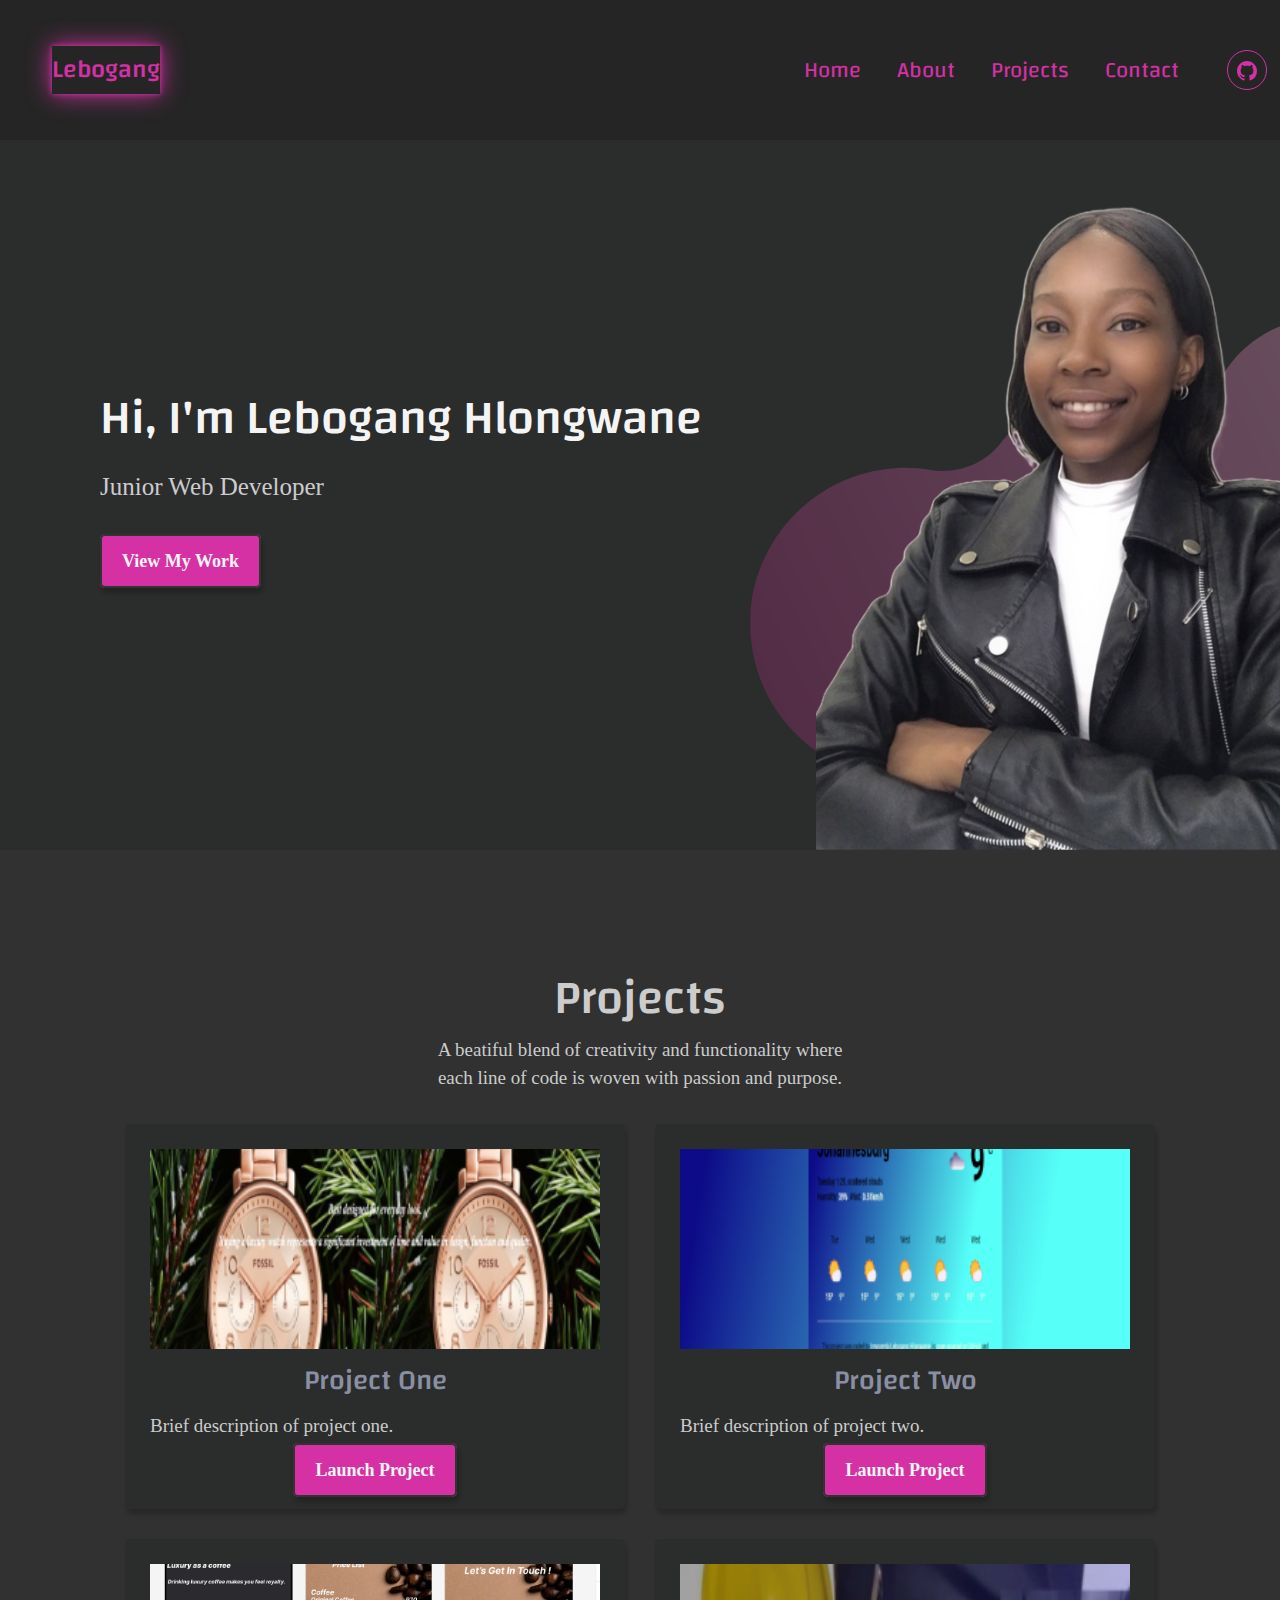
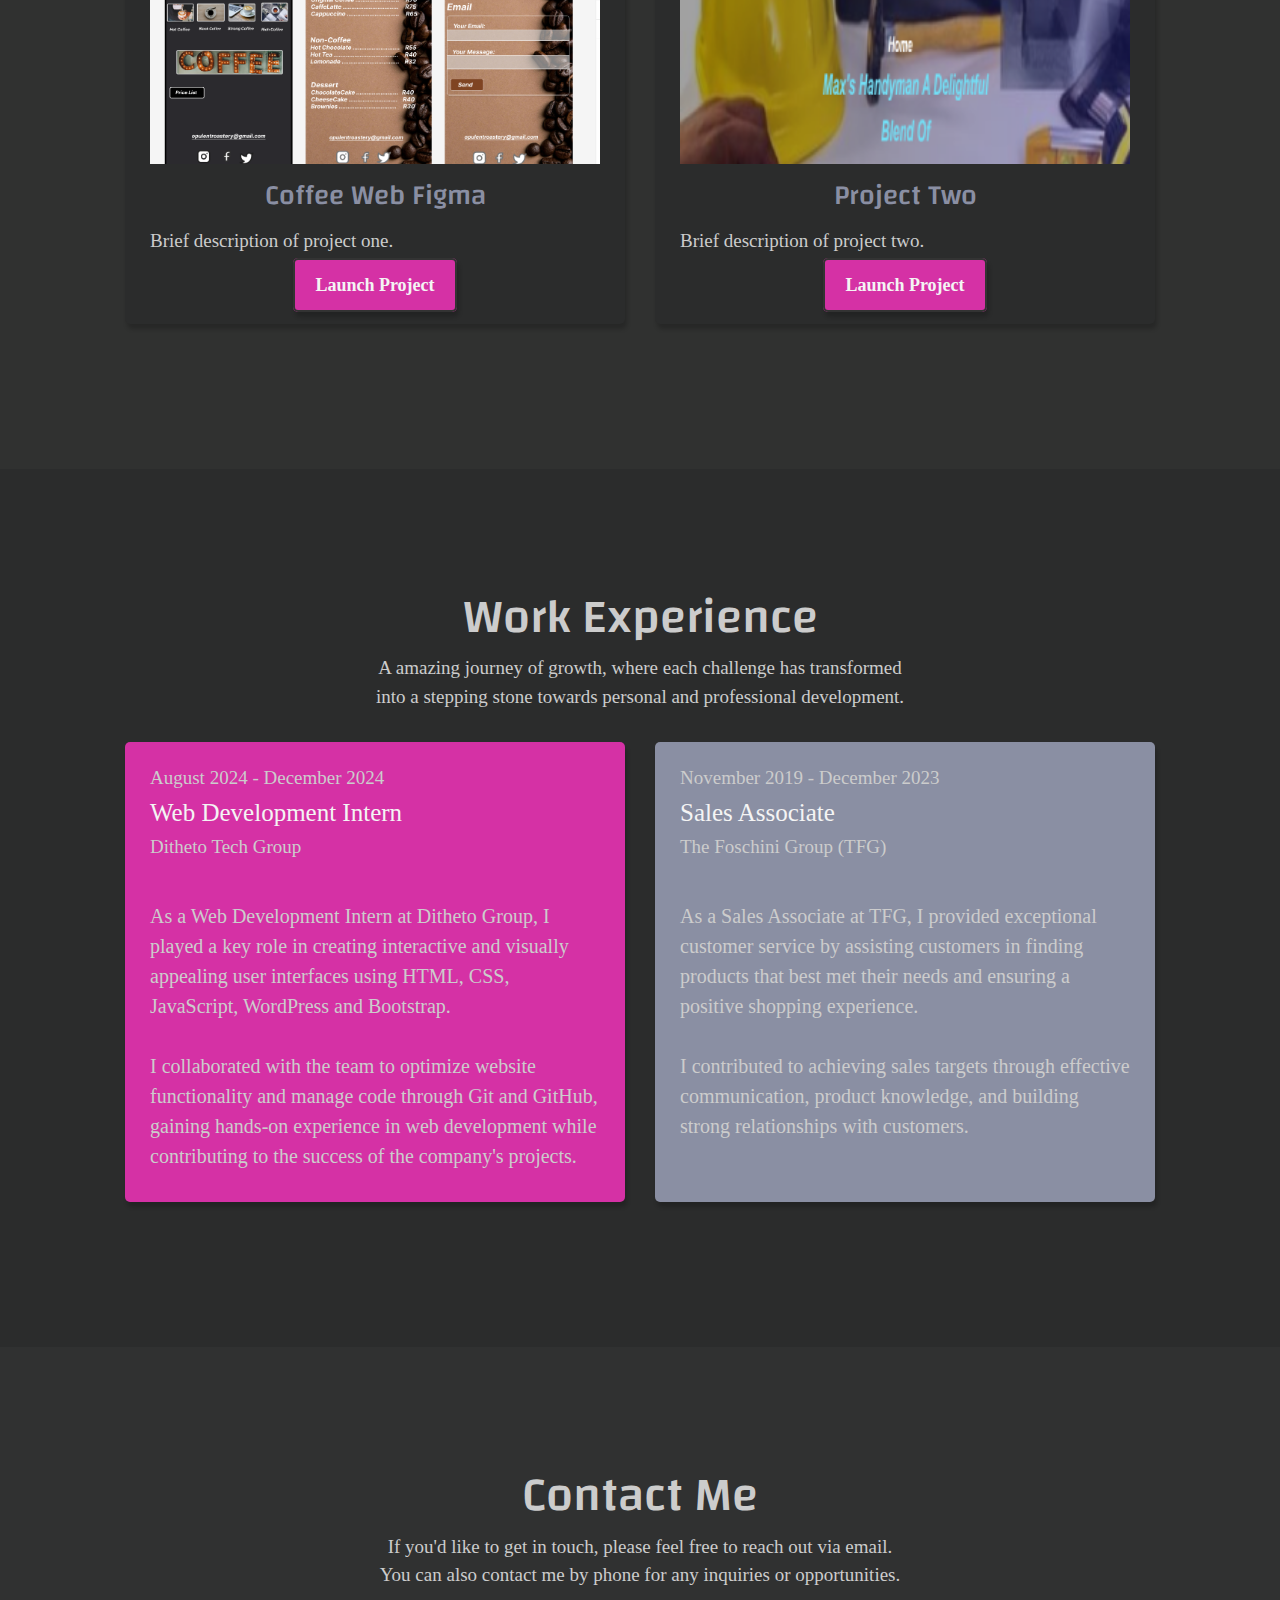
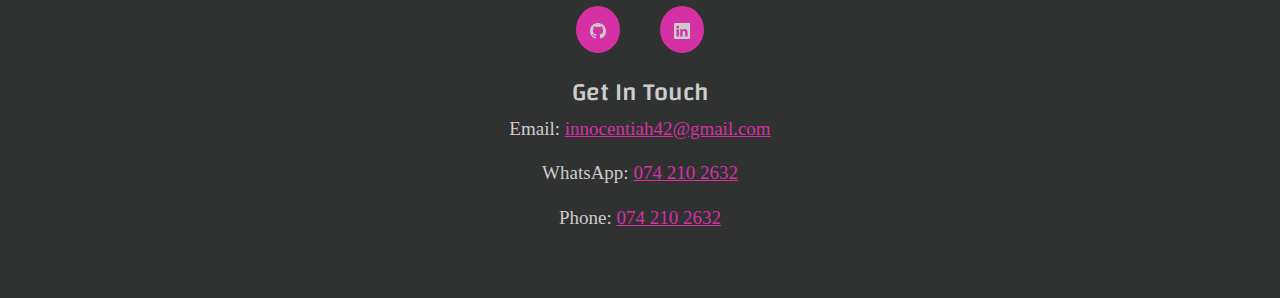
==== index.html @ 3b9405db "first commit" ====
<!DOCTYPE html>
<html lang="en">
<head>
    <meta charset="UTF-8">
    <meta name="viewport" content="width=device-width, initial-scale=1.0">
    <meta http-equiv="X-UA-Compatible" content="ie=edge">
    <link href="https://cdn.jsdelivr.net/npm/bootstrap@5.3.3/dist/css/bootstrap.min.css" rel="stylesheet" integrity="sha384-QWTKZyjpPEjISv5WaRU9OFeRpok6YctnYmDr5pNlyT2bRjXh0JMhjY6hW+ALEwIH" crossorigin="anonymous">
    <script src="https://cdn.jsdelivr.net/npm/bootstrap@5.3.3/dist/js/bootstrap.bundle.min.js" integrity="sha384-YvpcrYf0tY3lHB60NNkmXc5s9fDVZLESaAA55NDzOxhy9GkcIdslK1eN7N6jIeHz" crossorigin="anonymous"></script>
    <link rel="preconnect" href="https://fonts.googleapis.com">
    <link rel="preconnect" href="https://fonts.gstatic.com" crossorigin>
    <link href="https://fonts.googleapis.com/css2?family=Changa:wght@200..800&display=swap" rel="stylesheet">
    <title>Lebogang Hlongwane | Junior Web Developer</title>
    <link rel="stylesheet" href="css/styles.css">
</head>
<body>
    
  <!--menu-->
  <div id="menu"></div>

    <!-- Home Section -->
    <section id="home" class="home">
        <div class="home-content">
            <h1>Hi, I'm Lebogang Hlongwane</h1>
            <p>Junior Web Developer</p>
            <a href="projects.html" target="_blank" class="home-btn">View My Work</a>
            <img src="img/thee.png" alt="img" class="img image-fluid">
        </div>
    </section>

    <!--about section
    <section id="about" class="about">
        <div class="about-content">
            <h2></h2>
            <img src="img/image2.png" alt="Lebogang" class="img1">
            <p class="col-sm-7 col-xs-12 about_content">
              Hello world! I'm Innocentia Lebogang Hlongwane an aspiring systems developer recently completed a Diploma in Systems Development at Boston City Campus in Sandton, South Africa.
              I also enhancing my skills through a Web Development Certificate from the SheCodes Foundation.
              I have a strong foundation in various programming languages, including Java, JavaScript, and PHP,
              as well as web technologies like HTML5, CSS5, Bootstrap, and WordPress.
              I am proficient in version control using Git and GitHub and I have hands-on experience with frameworks like React and Bootstrap.</p>
                <a href="about.html" target="_blank" class="about-btn1"> More About Me</a> 
                <a href="doc/LebooInnoResume.pdf" target="_blank" class="about-btn2">Download My CV</a>
        </div>
    </section>-->

    <!--projects section-->
     <section id="projects" class="projects">
      <h2>Projects</h2>
      <p>A beatiful blend of creativity and functionality where<br>
        each line of code is woven with passion and purpose.
        </p>
      <div class="project-container">
          <div class="project-card">
              <img src="img/fossil.png" alt="fossil landing page">
              <h3>Project One</h3>
              <p>Brief description of project one.</p>
              <a href="project-details.html" target="_blank" class="project-btn">Launch Project</a>
          </div>
          <div class="project-card">
              <img src="img/weather-app.png" alt="weather app">
              <h3>Project Two</h3>
              <p>Brief description of project two.</p>
              <a href="https://weather-application-101.netlify.app/" target="_blank" class="project-btn">Launch Project</a>
          </div>
      </div>

      <div class="project-container">
          <div class="project-card">
              <img src="img/coffeeFigma.png" alt="coffee web">
              <h3>Coffee Web Figma</h3>
              <p>Brief description of project one.</p>
              <a href="https://www.figma.com/design/0np8kLHYTZQbMLLnG7XqkQ/Coffee?node-id=0-1&p=f&t=lyTR8FipX1c2CSCY-0" target="_blank" class="project-btn">Launch Project</a>
          </div>
          <div class="project-card">
              <img src="img/max.png" alt="max website">
              <h3>Project Two</h3>
              <p>Brief description of project two.</p>
              <a href="https://max-handyman.netlify.app/" target="_blank" class="project-btn">Launch Project</a>
          </div>
    </section>

      <!--work experience Section -->
      <section id="experience" class="experience">
        <h2>Work Experience</h2>
        <p>A amazing journey of growth, where each challenge has transformed <br/>into a stepping stone towards
           personal and professional development.
          </p>
        <div class="experience-container">
            <div class="experience-card1">
                <h3>August 2024 - December 2024</h3>
                <h4>Web Development Intern</h4>
                <h3>Ditheto Tech Group</h3><br/>
                <p>As a Web Development Intern at Ditheto Group, I played a key role in creating interactive and visually appealing user interfaces
                   using HTML, CSS, JavaScript, WordPress and Bootstrap.<br/><br/>
                   I collaborated with the team to optimize website functionality and manage code through Git and GitHub, gaining hands-on experience in web development while contributing to the success of the company's projects.</p>
            </div>
            <div class="experience-card2">
                <h3>November 2019 - December 2023</h3>
                <h4>Sales Associate</h4>
                <h3>The Foschini Group (TFG)</h3><br/>
                <p>As a Sales Associate at TFG, I provided exceptional customer service
                   by assisting customers in finding products that best met their needs and ensuring a positive shopping experience.<br/><br/>
                  I contributed to achieving sales targets through effective communication, product knowledge, and building strong relationships with customers.</p>
            </div>
        </div>
    </section>

    <!--contact section-->
    <section id="contact" class="contact">
        <div class="contact-content">
        <h4>Contact Me</h4>
        <p>If you'd like to get in touch, please feel free to reach out via email. 
          <br/>You can also contact me by phone for any inquiries or opportunities.</p>
        <div class="social-links1 d-flex justify-content-center">
            <a
              href="https://github.com/InnocentiaHlongwane"
              target="_blank"
              title="github Profile"
            >
            <svg xmlns="http://www.w3.org/2000/svg" width="16" height="16" fill="currentColor" class="bi bi-github" viewBox="0 0 16 16">
              <path d="M8 0C3.58 0 0 3.58 0 8c0 3.54 2.29 6.53 5.47 7.59.4.07.55-.17.55-.38 0-.19-.01-.82-.01-1.49-2.01.37-2.53-.49-2.69-.94-.09-.23-.48-.94-.82-1.13-.28-.15-.68-.52-.01-.53.63-.01 1.08.58 1.23.82.72 1.21 1.87.87 2.33.66.07-.52.28-.87.51-1.07-1.78-.2-3.64-.89-3.64-3.95 0-.87.31-1.59.82-2.15-.08-.2-.36-1.02.08-2.12 0 0 .67-.21 2.2.82.64-.18 1.32-.27 2-.27s1.36.09 2 .27c1.53-1.04 2.2-.82 2.2-.82.44 1.1.16 1.92.08 2.12.51.56.82 1.27.82 2.15 0 3.07-1.87 3.75-3.65 3.95.29.25.54.73.54 1.48 0 1.07-.01 1.93-.01 2.2 0 .21.15.46.55.38A8.01 8.01 0 0 0 16 8c0-4.42-3.58-8-8-8"/>
            </svg>
            </a>
            <a
              href="https://www.linkedin.com/in/innocentia-lebogang-hlongwane-349632282/"
              target="_blank"
              title="linkedin Profile"
            >
            <svg xmlns="http://www.w3.org/2000/svg" width="16" height="16" fill="currentColor" class="bi bi-linkedin" viewBox="0 0 16 16">
              <path d="M0 1.146C0 .513.526 0 1.175 0h13.65C15.474 0 16 .513 16 1.146v13.708c0 .633-.526 1.146-1.175 1.146H1.175C.526 16 0 15.487 0 14.854zm4.943 12.248V6.169H2.542v7.225zm-1.2-8.212c.837 0 1.358-.554 1.358-1.248-.015-.709-.52-1.248-1.342-1.248S2.4 3.226 2.4 3.934c0 .694.521 1.248 1.327 1.248zm4.908 8.212V9.359c0-.216.016-.432.08-.586.173-.431.568-.878 1.232-.878.869 0 1.216.662 1.216 1.634v3.865h2.401V9.25c0-2.22-1.184-3.252-2.764-3.252-1.274 0-1.845.7-2.165 1.193v.025h-.016l.016-.025V6.169h-2.4c.03.678 0 7.225 0 7.225z"/>
            </svg>
            </a>
        </div><br>
        <h5> Get In Touch</h5>
        <div class="info">
            <p>Email:
              <a href="mailto:innocentiah42@gmail.com" target="_blank"> innocentiah42@gmail.com </a>
            </p>
            <p>WhatsApp:
              <a href="#">
                074 210 2632
              </a>
            </p>
            <p>Phone:
              <a
                href="#">
                074 210 2632
              </a>
            </p>
          </div>
        </div>
    </section>
    

  <!--js include -->
  <script src="js/menu.js"></script>

  <script src="js/footer.js"></script>

  <script src="js/script.js"></script>
</body>
</html>
---- css/styles.css ----
:root {
    --branding-color: #d531a5;
    --secondary-color: #ccc;
    --tertiary-color:#8a8fa3;
    --heading-font-family: "Changa", sans-serif;
    --default-font-family: "Poppins";
    --box-shadow: 2px 5px 4px rgba(0, 0, 0, 0.2);
  }


/* General Styling*/
body {
    background-color: #2B2C2C;
    color: var(--tertiary-color);
}

a {
    text-decoration: none;
    color: inherit;
}

ul {
    list-style: none;
}


/*menu*/
.navbar {
    padding: 40px;
    background-color: #252525;
}

.navbar-brand {
    color: var(--branding-color);
    font-family: var(--heading-font-family);
    font-size: 25px;
    font-weight: 500;
    box-shadow: 0 0 5px var(--branding-color), 0 0 25px var(--branding-color);
}

.navbar-brand:hover {
    color: var(--tertiary-color);
    font-family: var(--heading-font-family);
    font-size: 25px;
    font-weight: 500;
    box-shadow: 0 0 5px var(--tertiary-color), 0 0 25px var(--tertiary-color);
}

.nav-link{
    color:var(--branding-color);
    font-family: var(--heading-font-family);
    font-optical-sizing: auto;
    font-weight: weight;
    font-style: normal;
    font-size: 22px;
    position: relative;
    margin-left: 20px;
}

.nav-link:hover{
    color: #f4f4f4;
}

.navbar-nav .nav-link.active, .navbar-nav .nav-link.show {
    color: var(--branding-color);
    
}

.navbar-toggler-icon{
    color:#ddd;
}

.navbar-nav{
    margin-left: 600px;
}

.navbar-toggler {
    color:#d6c8a0;
}

.social-links2 a {
    position: relative;
    margin: 10px ;
    width: 40px;
    height: 40px;
    left: 30px;
    color: var(--branding-color);
    font-size: 14px;
    line-height: 38px;
    text-align: center;
    display: inline-block;
    border-radius: 50px;
    border-width: 1px;
    border-style: solid;
    border-color: var(--branding-color);
    border-image: initial;
    transition: 0.3s;
  }
  
.social-links2 a:hover {
    color: var(--tertiary-color);
    border-color: var(--tertiary-color);
  }


/* Home Section */
.home {
    background: #2B2C2C;
    color: #f4f4f4;
    padding: 250px 100px;
    text-align: start;
}

.home img{
    position: relative;
    right: -480px;
    margin-top: -375px;
    margin-bottom: -250px;
}

.home h1 {
    font-size: 3rem;
    font-family: var(--heading-font-family);
}

.home p {
    font-size: 25px;
    margin: 20px 0;
    color: var(--secondary-color);
    font-family: var(--default-font-family);
}

.home-btn {
    background-color: var(--branding-color);
    padding: 15px 20px;
    color: #f4f4f4;
    font-size: 18px;
    font-family: var(--default-font-family);
    font-weight: bold;
    border-radius: 5px;
    border: 2px solid #333;
    box-shadow: var(--box-shadow);
    font-weight: bold;
    border-radius: 5px;
}

.home-btn:hover {
    cursor: pointer;
    background: #303131;
    border: 2px solid var(--branding-color);
    box-shadow: var(--box-shadow);
    color: var(--branding-color);
}


/*about*/
.about {
    background: #303131;
    color: #cccccc;
    padding: 120px 0 130px;
    text-align: start;
}

.about-content{
    right: 100px;
    position: relative;
    margin-top: 150px;
}

.about-content1{
    right: 100px;
    position: relative;
}

.about p{
        font-size: 20px;
        font-family: var(--default-font-family);
        font-weight: 400;
        line-height: 28px;
        color: #8a8fa3;
        margin-bottom: 30px;
        transition: all 0.3s;
        margin-left: 700px;
        margin-top: -425px;
}

.about h2{
    font-family: var(--heading-font-family);
    text-align: center;
    font-size: 45px;
    top: 55px;
    position: relative;
}

.img1 {
    background-position: center center;
    background-size: auto auto;
    background-repeat: no-repeat;
    left: 130px;
    top: -180px;
    position: relative;
}

.img2 {
    background-position: center center;
    background-size: auto auto;
    background-repeat: no-repeat;
    left: 200px;
    position: relative;
    top: 5px;
}

.about-btn1 {
    background-color: var(--branding-color);
    padding: 15px 20px;
    color: #f4f4f4;
    font-size: 18px;
    font-family: var(--default-font-family);
    font-weight: bold;
    border-radius: 5px;
    border-radius: 5px;
    border: 2px solid #333;
    box-shadow: var(--box-shadow);
    position: relative;
    left: 700px;
}

.about-btn1:hover {
    cursor: pointer;
    background: #303131;
    border: 2px solid var(--branding-color);
    box-shadow: var(--box-shadow);
    color: var(--branding-color);
}

.about-btn2 {
    background-color: #303131;
    padding: 15px 20px;
    color: var(--branding-color);
    font-size: 18px;
    font-family: var(--default-font-family);
    font-weight: bold;
    border-radius: 5px;
    border: 2px solid var(--branding-color);
    box-shadow: var(--box-shadow);
    position: relative;
    left: 710px;
}

.about-btn2:hover {
    cursor: pointer;
    background: var(--branding-color);
    border: 2px solid #303131;
    box-shadow: var(--box-shadow);
    color: #f4f4f4;
}

/* Skills Section*/
.skills {
    padding: 50px;
    text-align: center;
}

.skills h3{
    font-family: var(--heading-font-family);
    font-size: 35px;
    color:var(--secondary-color);
}

.skills ul {
    text-align: left;
    margin-top: 20px;
    font-size: 20px;
    font-family: var(--default-font-family);
    color: var(--secondary-color);
}

.skills li {
    margin: 10px 0;
}

.skills svg {
    color: var(--branding-color);
    background: var(--secondary-color);
    border-radius: 50%;
    margin: 0 5px;
}

/* Projects Section */
.projects {
    text-align: center;
    background: #303130;
    color: #f4f4f4;
    padding: 120px 0 130px;
}

.projects h2{
    font-size: 3rem;
    font-family: var(--heading-font-family);
    color: var(--secondary-color);
    text-align: center;
}

.projects p{
    font-family: var(--default-font-family);
    color: var(--secondary-color);
    font-size: 19px;
}

.project-container {
    display: flex;
    justify-content: center;
    flex-wrap: wrap;
}

.project-card {
    background: #2B2C2C;
    padding: 25px;
    margin: 15px;
    width: 500px;
    border-radius: 5px;
    box-shadow: var(--box-shadow);
    transition: transform 0.3s, box-shadow 0.3s;
}

.project-card:hover {
    transform: translateY(-5px);
    box-shadow: 0 4px 15px rgba(0, 0, 0, 0.2);
}

.project-card img {
    width: 100%;
    height: 200px;
    object-fit: cover;
}

.project-card h3 {
    margin: 15px 0;
    color: var(--tertiary-color);
    font-family: var(--heading-font-family);
}

.project-card p {
    text-align: start;
    font-size: 19px;
    font-family: var(--default-font-family);
}

.project-btn {
    background-color: var(--branding-color);
    padding: 15px 20px;
    color: #f4f4f4;
    font-size: 18px;
    font-family: var(--default-font-family);
    font-weight: bold;
    border-radius: 5px;
    border: 2px solid #333;
    box-shadow: 2px 5px 4px rgba(0, 0, 0, 0.2);
    font-weight: bold;
    border-radius: 5px;
}

.project-btn:hover {
    cursor: pointer;
    background: #303131;
    border: 2px solid var(--branding-color);
    box-shadow: var(--box-shadow);
    color: var(--branding-color);
}

.cta-btn {
    background-color: var(--branding-color);
    padding: 15px 20px;
    color: #f4f4f4;
    font-size: 18px;
    font-family: var(--default-font-family);
    font-weight: bold;
    border-radius: 5px;
    border: 2px solid #333;
    box-shadow: 2px 5px 4px rgba(0, 0, 0, 0.2);
    font-weight: bold;
    border-radius: 5px;
}

.cta-btn:hover {
    cursor: pointer;
    background: #303131;
    border: 2px solid var(--branding-color);
    box-shadow: var(--box-shadow);
    color: var(--branding-color);
}


/*work experience*/
.experience {
     background: #2B2C2C;
     color: #f4f4f4;
     padding: 120px 0 130px;
 }
 
 .experience h2{
     font-size: 3em;
     font-family: var(--heading-font-family);
     color: var(--secondary-color);
     text-align: center;
 }
 
 .experience p{
    font-family: var(--default-font-family);
     color: var(--secondary-color);
     font-size: 19px;
     text-align: center;
 }
 
 .experience-container p{
    font-family: var(--default-font-family);
    font-size: 20px;
    text-align: start;
    top: 10px;
    position: relative;
 }

 .experience-container {
     display: flex;
     justify-content: center;
     flex-wrap: wrap;
 }
 
 .experience-card1 {
     background: var(--branding-color);
     padding: 25px;
     margin: 15px;
     width: 500px;
     border-radius: 5px;
     box-shadow: var(--box-shadow);
     transition: transform 0.3s, box-shadow 0.3s;
 }
 
 .experience-card1:hover {
     transform: translateY(-5px);
     box-shadow: 0 4px 15px rgba(0, 0, 0, 0.2);
 }
 
 .experience-card1 h3 {
    font-family: var(--default-font-family);
     font-size: 19px;
     color: var(--secondary-color);
 }

 .experience-card1 h4 {
    font-family: var(--default-font-family);
     font-size: 25px;
     color: #f4f4f4;
 }

 .experience-card2 {
    background: var(--tertiary-color) ;
    padding: 25px;
    margin: 15px;
    width: 500px;
    border-radius: 5px;
    box-shadow: var(--box-shadow);
    transition: transform 0.3s, box-shadow 0.3s;
}

.experience-card2:hover {
    transform: translateY(-5px);
    box-shadow: 0 4px 15px rgba(0, 0, 0, 0.2);
}

.experience-card2 h3 {
    font-family: var(--default-font-family);
    font-size: 19px;
    color: var(--secondary-color);
}

.experience-card2 h4 {
    font-family: var(--default-font-family);
     font-size: 25px;
     color: #f4f4f4;
 }


/*contact*/
 .contact {
        background: #303131;
        color: var(--secondary-color);
        padding: 120px 0 50px;
        text-align: start;
 }

 .contact h4{
        font-size: 3rem;
        font-family: var(--heading-font-family);
        color: var(--secondary-color);
        text-align: center;
    }

 .contact p{
    font-family: var(--default-font-family);
        text-align: center;
        font-size: 19px;
    } 

 .contact h5{
        text-align: center;
        font-size: 25px;
        font-family: var(--heading-font-family); 
    }

 .contact a{
       color: var(--branding-color);
       text-decoration: underline;
    }

    
 .contact a:hover{
        color: var(--tertiary-color);
        text-decoration: underline;
     }
 
 .social-links1 a {
        text-align: center;
        margin: 0 20px;
        color: var(--secondary-color);
        background: var(--branding-color);
        padding: 10px 14px;
        border-radius: 50%;
        font-size: 18px;
        transition: all 100ms ease-in-out;
      }
      
 .social-links1 a:hover {
        color: var(--branding-color);
        background: var(--secondary-color);
      }

      
/*footer*/
.footer {
    background: #303131;
    padding: 50px 0 50px;
    text-align: center;
  }
  
  .email-link {
    text-decoration: none;
    font-family: var(--heading-font-family);
    color: var(--branding-color);
    font-size: 24px;
  }
  
  .email-link:hover {
    color: var(--secondary-color);
  }
  
  .social-links a {
    margin: 0 20px;
    color: var(--branding-color);
    background: var(--secondary-color);
    padding: 10px 14px;
    border-radius: 50%;
    font-size: 18px;
    transition: all 100ms ease-in-out;
  }
  
  .social-links a:hover {
    color: var(--secondary-color);
    background: var(--branding-color);
  }


/* Responsive Layout */
@media screen and (max-width: 768px) {
   body{
    width: 100%;
   }
    p{
        font-size: 1rem;
    }

    .img {
       height: auto;
       max-width: 100%;
    }

    .navbar ul {
        flex-direction: column;
    }

    .home h1 {
        font-size: 2.5rem;
    }

    .home p {
        font-size: 1rem;
    }

    .about h1 {
        font-size: 2.5rem;
    }

    .about p {
        font-size: 1rem;
        text-align: center;
        height: auto;
    }

    .about{
        align-content: center;
        flex-direction: column;
    }
}


/* Media Queries */
@media (max-width: 768px) {
    .project-container {
        flex-direction: column;
        align-items: center;
    }
}
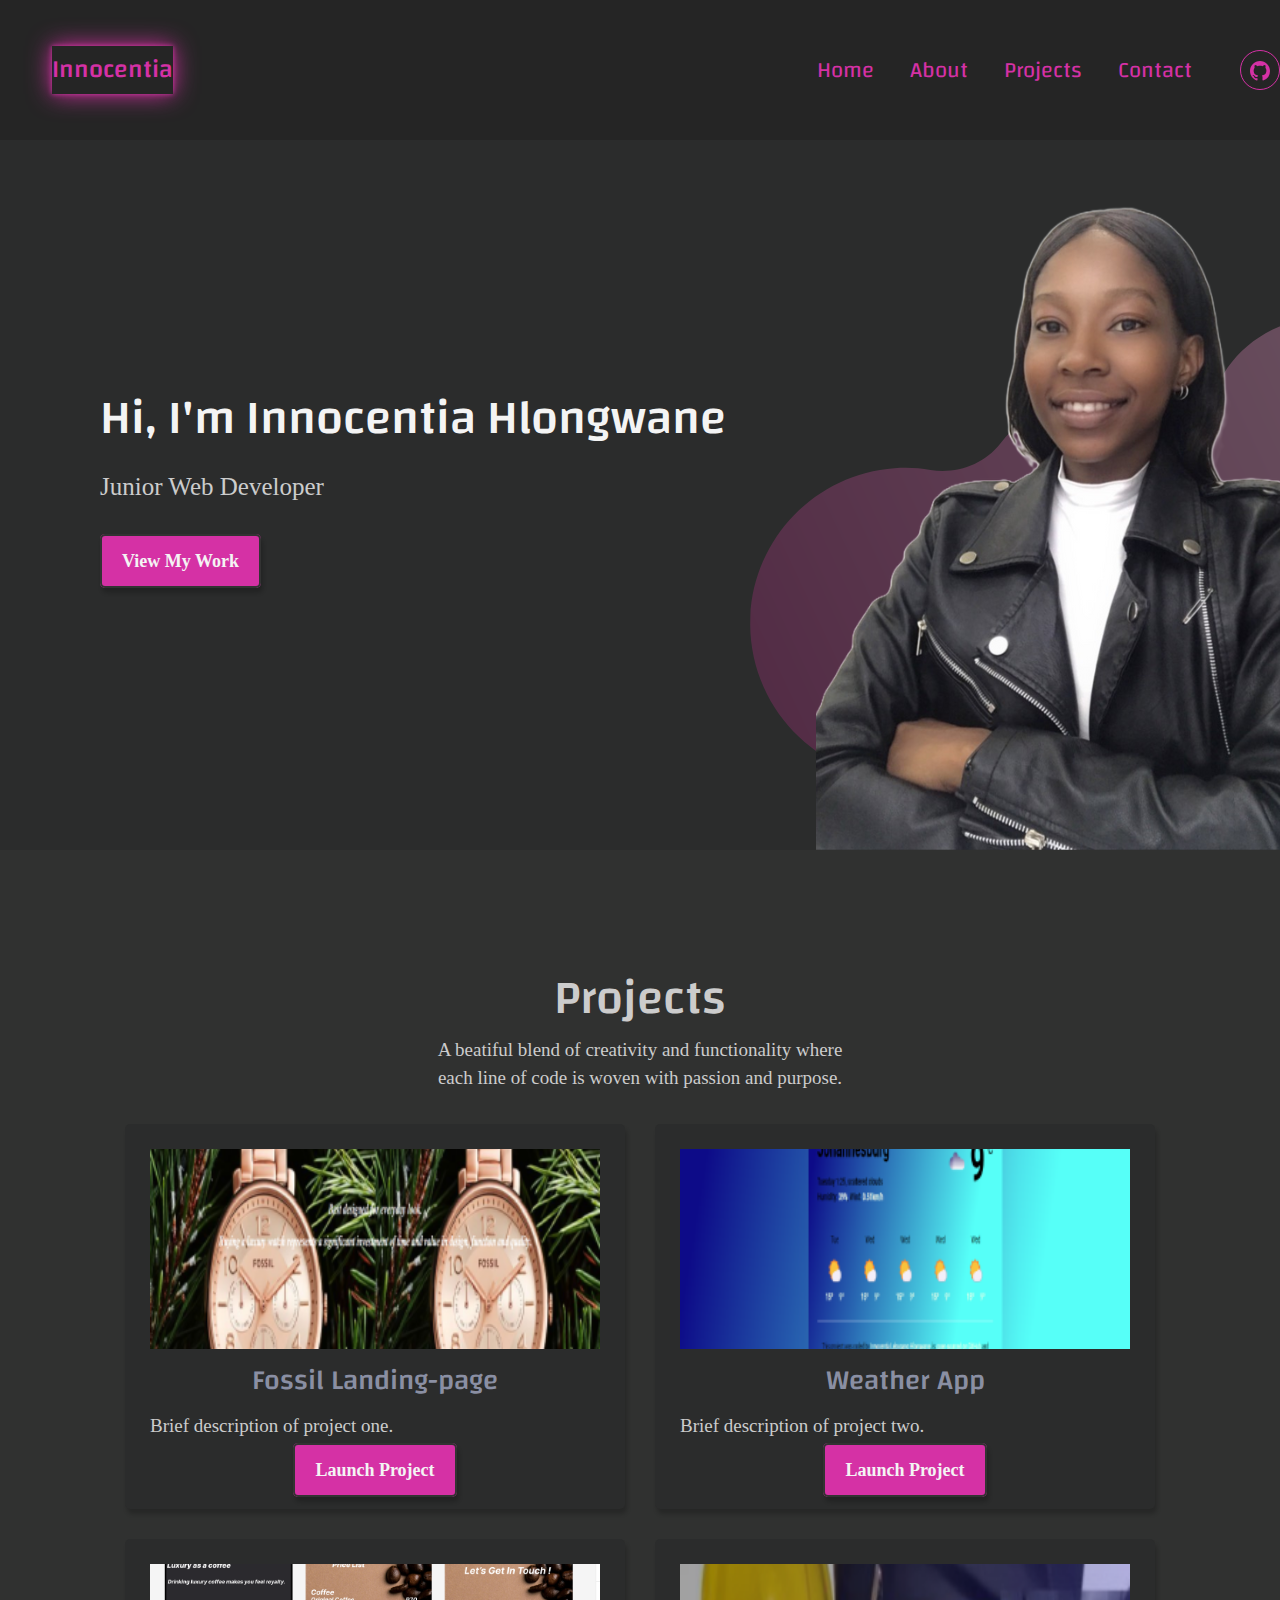
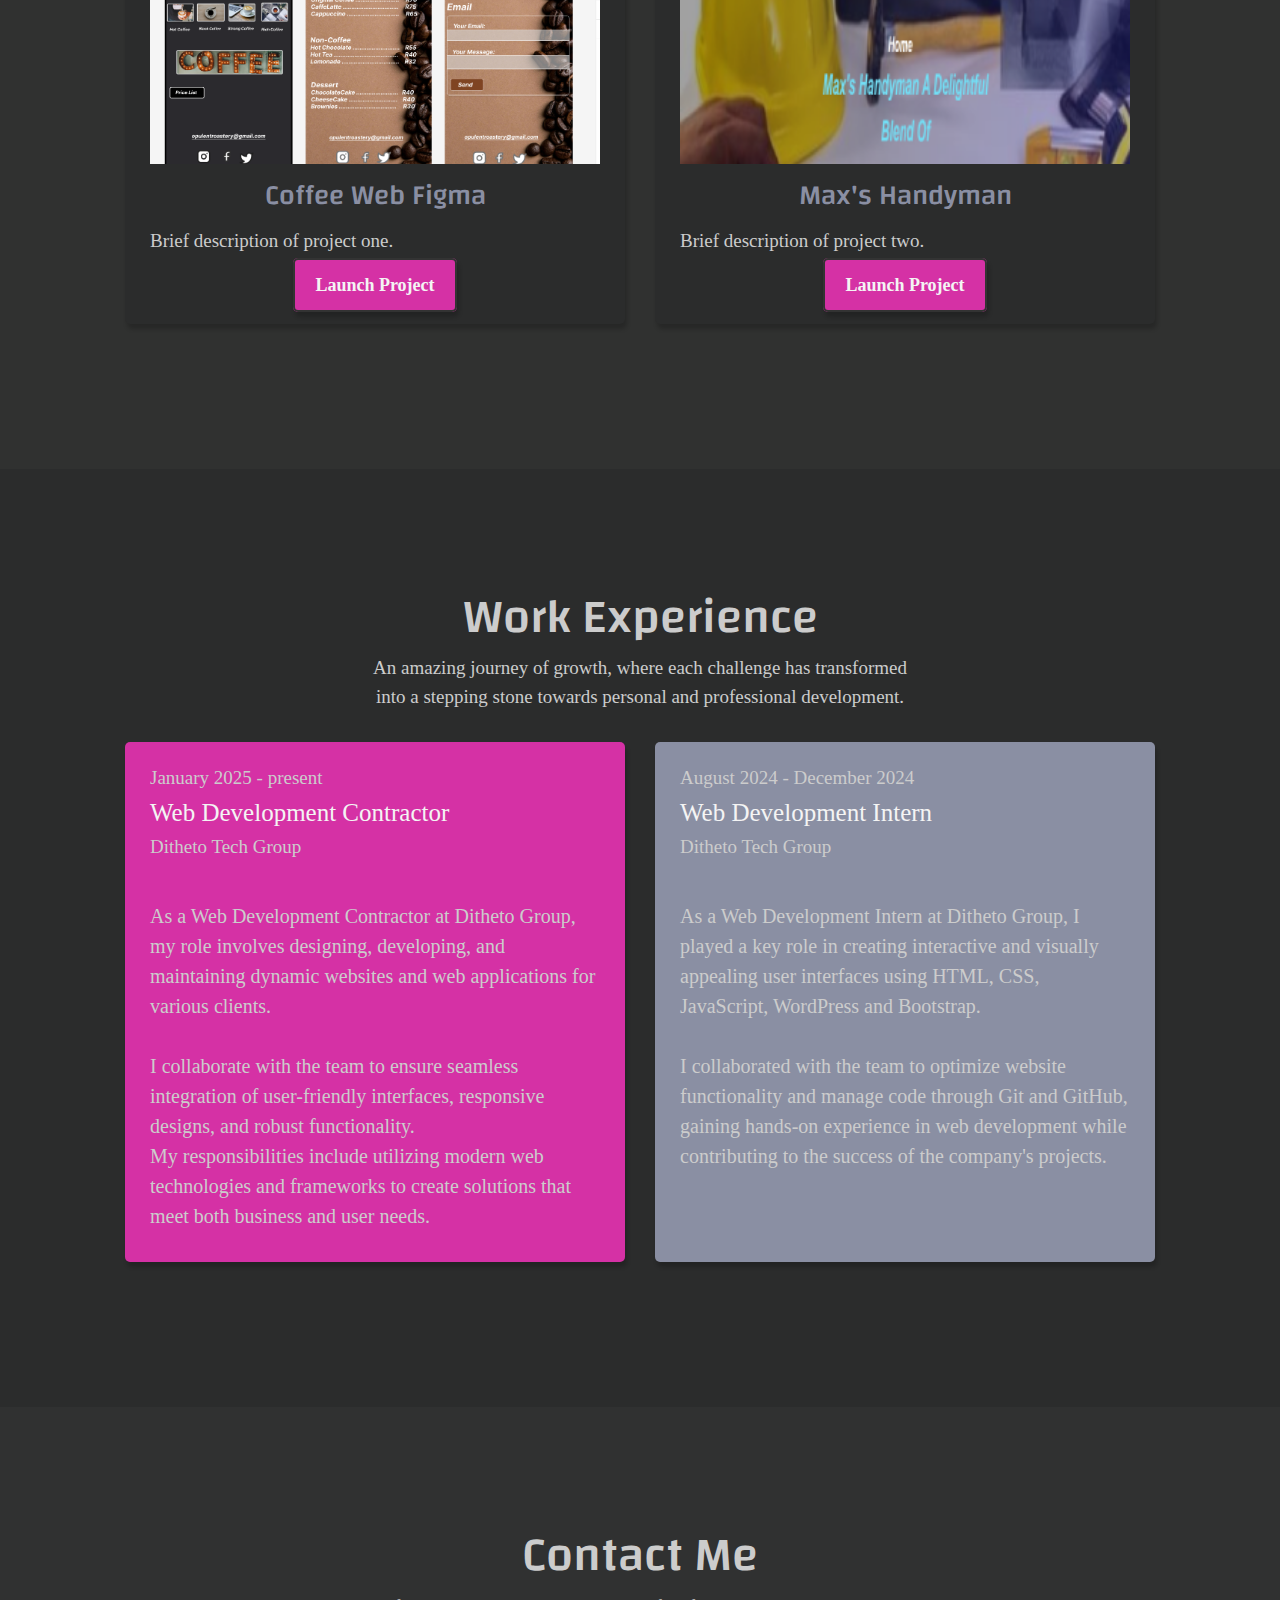
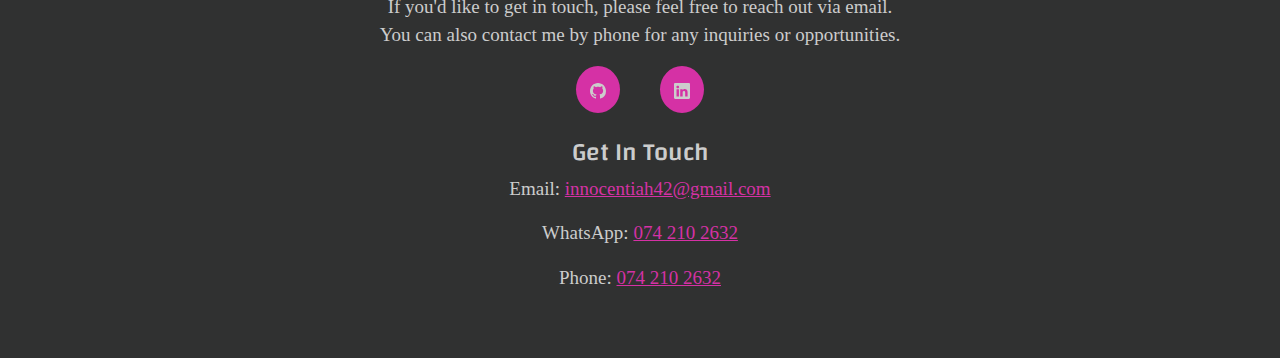
==== commit c799f797: "experience-update" ====
--- a/index.html
+++ b/index.html
@@ -9,7 +9,7 @@
     <link rel="preconnect" href="https://fonts.googleapis.com">
     <link rel="preconnect" href="https://fonts.gstatic.com" crossorigin>
     <link href="https://fonts.googleapis.com/css2?family=Changa:wght@200..800&display=swap" rel="stylesheet">
-    <title>Lebogang Hlongwane | Junior Web Developer</title>
+    <title>Innocentia Hlongwane | Junior Web Developer</title>
     <link rel="stylesheet" href="css/styles.css">
 </head>
 <body>
@@ -20,7 +20,7 @@
     <!-- Home Section -->
     <section id="home" class="home">
         <div class="home-content">
-            <h1>Hi, I'm Lebogang Hlongwane</h1>
+            <h1>Hi, I'm Innocentia Hlongwane</h1>
             <p>Junior Web Developer</p>
             <a href="projects.html" target="_blank" class="home-btn">View My Work</a>
             <img src="img/thee.png" alt="img" class="img image-fluid">
@@ -52,13 +52,13 @@
       <div class="project-container">
           <div class="project-card">
               <img src="img/fossil.png" alt="fossil landing page">
-              <h3>Project One</h3>
+              <h3>Fossil Landing-page</h3>
               <p>Brief description of project one.</p>
               <a href="project-details.html" target="_blank" class="project-btn">Launch Project</a>
           </div>
           <div class="project-card">
               <img src="img/weather-app.png" alt="weather app">
-              <h3>Project Two</h3>
+              <h3>Weather App</h3>
               <p>Brief description of project two.</p>
               <a href="https://weather-application-101.netlify.app/" target="_blank" class="project-btn">Launch Project</a>
           </div>
@@ -73,7 +73,7 @@
           </div>
           <div class="project-card">
               <img src="img/max.png" alt="max website">
-              <h3>Project Two</h3>
+              <h3>Max's Handyman</h3>
               <p>Brief description of project two.</p>
               <a href="https://max-handyman.netlify.app/" target="_blank" class="project-btn">Launch Project</a>
           </div>
@@ -82,26 +82,25 @@
       <!--work experience Section -->
       <section id="experience" class="experience">
         <h2>Work Experience</h2>
-        <p>A amazing journey of growth, where each challenge has transformed <br/>into a stepping stone towards
+        <p>An amazing journey of growth, where each challenge has transformed <br/>into a stepping stone towards
            personal and professional development.
           </p>
         <div class="experience-container">
             <div class="experience-card1">
-                <h3>August 2024 - December 2024</h3>
-                <h4>Web Development Intern</h4>
+                <h3>January 2025 - present</h3>
+                <h4>Web Development Contractor</h4>
                 <h3>Ditheto Tech Group</h3><br/>
-                <p>As a Web Development Intern at Ditheto Group, I played a key role in creating interactive and visually appealing user interfaces
-                   using HTML, CSS, JavaScript, WordPress and Bootstrap.<br/><br/>
-                   I collaborated with the team to optimize website functionality and manage code through Git and GitHub, gaining hands-on experience in web development while contributing to the success of the company's projects.</p>
+                <p>As a Web Development Contractor at Ditheto Group, my role involves designing, developing, and maintaining dynamic websites and web applications for various clients. <br><br> I collaborate with the team to ensure seamless integration of user-friendly interfaces, responsive designs, and robust functionality.<br/>
+                  My responsibilities include utilizing modern web technologies and frameworks to create solutions that meet both business and user needs.</p>
             </div>
             <div class="experience-card2">
-                <h3>November 2019 - December 2023</h3>
-                <h4>Sales Associate</h4>
-                <h3>The Foschini Group (TFG)</h3><br/>
-                <p>As a Sales Associate at TFG, I provided exceptional customer service
-                   by assisting customers in finding products that best met their needs and ensuring a positive shopping experience.<br/><br/>
-                  I contributed to achieving sales targets through effective communication, product knowledge, and building strong relationships with customers.</p>
-            </div>
+              <h3>August 2024 - December 2024</h3>
+              <h4>Web Development Intern</h4>
+              <h3>Ditheto Tech Group</h3><br/>
+              <p>As a Web Development Intern at Ditheto Group, I played a key role in creating interactive and visually appealing user interfaces
+                 using HTML, CSS, JavaScript, WordPress and Bootstrap.<br/><br/>
+                 I collaborated with the team to optimize website functionality and manage code through Git and GitHub, gaining hands-on experience in web development while contributing to the success of the company's projects.</p>
+          </div>
         </div>
     </section>
 
